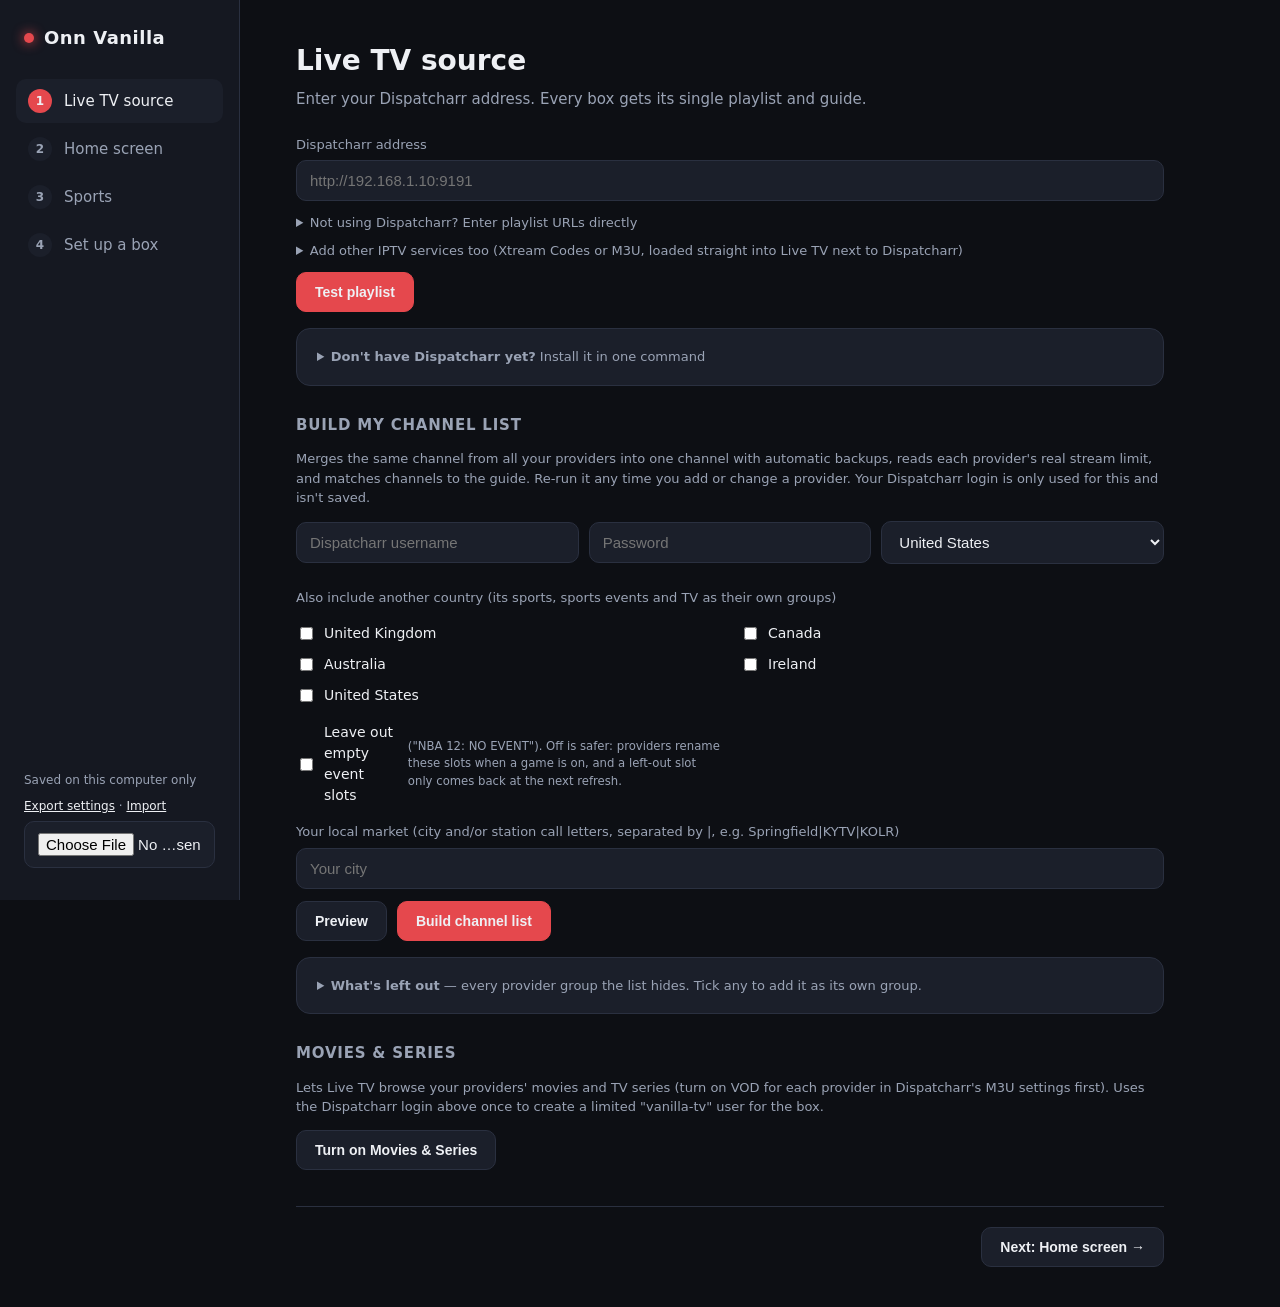
==== setup/web/index.html @ 42e246a4 "Lineup: keep empty event slots by default (providers rename them when a game is on); wizard option t" ====
<!doctype html>
<html lang="en">
<head>
<meta charset="utf-8">
<meta name="viewport" content="width=device-width, initial-scale=1">
<title>Onn Vanilla Setup</title>
<link rel="stylesheet" href="style.css">
</head>
<body>
<aside>
  <div class="brand"><span class="dot"></span>Onn Vanilla</div>
  <nav id="nav">
    <a data-step="server" class="active"><b>1</b>Live TV source</a>
    <a data-step="home"><b>2</b>Home screen</a>
    <a data-step="sports"><b>3</b>Sports</a>
    <a data-step="box"><b>4</b>Set up a box</a>
  </nav>
  <div class="saved" id="saved">Saved on this computer only</div>
  <div class="backup"><a id="export">Export settings</a> · <a id="import">Import</a><input id="import-file" type="file" accept=".json,application/json" hidden></div>
</aside>

<main>
  <!-- 1. Server -->
  <section id="server" class="step active">
    <h1>Live TV source</h1>
    <p class="lead">Enter your Dispatcharr address. Every box gets its single playlist and guide.</p>
    <label>Dispatcharr address
      <input id="server-url" placeholder="http://192.168.1.10:9191" data-key="server">
    </label>
    <details>
      <summary>Not using Dispatcharr? Enter playlist URLs directly</summary>
      <label>M3U playlist URL <input data-key="m3u" placeholder="http://…/playlist.m3u"></label>
      <label>XMLTV guide URL <input data-key="epg" placeholder="http://…/epg.xml"></label>
    </details>
    <details id="sources-box">
      <summary>Add other IPTV services too <span class="muted">(Xtream Codes or M3U, loaded straight into Live TV next to Dispatcharr)</span></summary>
      <div id="sources"></div>
      <button id="source-add">+ Add service</button>
      <p class="muted">Logins are sent only to your boxes and left out of settings exports. People can also add services on the TV in Live TV → Settings.</p>
    </details>
    <div class="row"><button id="test" class="primary">Test playlist</button><span id="test-status" class="muted"></span></div>
    <div id="test-result" class="card hidden"></div>
    <details class="card">
      <summary><b>Don't have Dispatcharr yet?</b> Install it in one command</summary>
      <p class="muted">On any always-on computer with Docker (Linux, Mac, Windows, NAS):</p>
      <pre>docker run -d --name dispatcharr --restart unless-stopped -p 9191:9191 -v dispatcharr:/data ghcr.io/dispatcharr/dispatcharr:latest</pre>
      <p class="muted">Open http://THAT-COMPUTER:9191, create your admin login, then <b>M3U &amp; EPG Manager → Add M3U → Xtream Codes</b> for each provider (URL, username, password). Add each provider's guide under EPG too if it has one. Then come back here.</p>
    </details>

    <h3>Build my channel list</h3>
    <p class="muted">Merges the same channel from all your providers into one channel with automatic backups, reads each provider's real stream limit, and matches channels to the guide. Re-run it any time you add or change a provider. Your Dispatcharr login is only used for this and isn't saved.</p>
    <div class="row">
      <input id="dc-user" placeholder="Dispatcharr username" autocomplete="username">
      <input id="dc-pass" type="password" placeholder="Password" autocomplete="current-password">
      <select id="dc-prefix" data-key="lineupPrefix">
        <option value="US|USA">United States</option><option value="UK|GB">United Kingdom</option>
        <option value="CA|CANADA">Canada</option><option value="AU|AUSTRALIA">Australia</option>
      </select>
    </div>
    <div class="checks" id="dc-cats"></div>
    <label>Also include another country <span class="muted">(its sports, sports events and TV as their own groups)</span></label>
    <div class="checks" id="dc-extra">
      <label><input type="checkbox" value="UK|GB"> United Kingdom</label><label><input type="checkbox" value="CA|CANADA"> Canada</label>
      <label><input type="checkbox" value="AU|AUSTRALIA"> Australia</label><label><input type="checkbox" value="IE|IRELAND"> Ireland</label>
      <label><input type="checkbox" value="US|USA"> United States</label>
    </div>
    <div class="checks"><label><input type="checkbox" id="dc-hide-empty"> Leave out empty event slots <small>("NBA 12: NO EVENT"). Off is safer: providers rename these slots when a game is on, and a left-out slot only comes back at the next refresh.</small></label></div>
    <label>Your local market <span class="muted">(city and/or station call letters, separated by |, e.g. Springfield|KYTV|KOLR)</span>
      <input id="dc-locals" data-key="lineupLocals" placeholder="Your city">
    </label>
    <div class="row"><button id="dc-preview">Preview</button><button id="dc-apply" class="primary">Build channel list</button><span id="dc-status" class="muted"></span></div>
    <div id="dc-result" class="card hidden"></div>
    <details class="card" id="dc-hidden-box">
      <summary><b>What's left out</b> — every provider group the list hides. Tick any to add it as its own group.</summary>
      <div class="row"><button id="dc-hidden">Show what's left out</button><input id="dc-hidden-filter" placeholder="Filter, e.g. sports"><span id="dc-hidden-status" class="muted"></span></div>
      <div id="dc-hidden-list" class="checks"></div>
      <p class="muted small">Ticked groups are added the next time you click <b>Build channel list</b>.</p>
    </details>
    <pre id="dc-log" class="hidden"></pre>
    <h3>Movies &amp; Series</h3>
    <p class="muted">Lets Live TV browse your providers' movies and TV series (turn on VOD for each provider in Dispatcharr's M3U settings first). Uses the Dispatcharr login above once to create a limited "vanilla-tv" user for the box.</p>
    <div class="row"><button id="vod-enable">Turn on Movies &amp; Series</button><span id="vod-status" class="muted"></span></div>
    <div class="nextbar"><button class="next" data-go="home">Next: Home screen →</button></div>
  </section>

  <!-- 2. Home -->
  <section id="home" class="step">
    <h1>Home screen</h1>
    <p class="lead">A plain launcher: clock, weather, your apps. You can add or move apps on the TV later (long-press a tile).</p>
    <h3>Weather location</h3>
    <div class="row">
      <input id="loc-q" placeholder="ZIP code or city">
      <button id="loc-search">Search</button>
      <button id="loc-clear" class="ghost">No weather</button>
    </div>
    <div id="loc-results" class="chips"></div>
    <div id="loc-current" class="muted"></div>
    <div class="row toggles">
      <label class="toggle"><input type="checkbox" data-key="fahrenheit"> °F</label>
      <label class="toggle"><input type="checkbox" data-key="showForecast"> 7-day forecast</label>
      <label class="toggle"><input type="checkbox" data-key="clock24"> 24-hour clock</label>
    </div>
    <h3>Theme</h3>
    <div id="themes" class="themes"></div>
    <div class="grid2">
      <label>Accent color (optional)
        <div class="row"><input type="color" id="accent-pick"><input data-key="accent" id="accent" placeholder="theme default"></div>
      </label>
      <label>Greeting (optional) <input data-key="greeting" placeholder="e.g. The Smiths"></label>
      <label>Screensaver after (minutes, 0 = off) <input type="number" min="0" max="120" data-key="idleMinutes"></label>
      <label>Home screen size
        <select data-key="scale" data-num>
          <option value="0.7">Smallest (70%)</option><option value="0.8">Small (80%)</option><option value="0.9">Compact (90%)</option>
          <option value="1">Normal</option><option value="1.15">Large (115%)</option><option value="1.3">Largest (130%)</option>
        </select>
      </label>
      <label>Calendars <span class="muted">(optional, one per line. In Google Calendar: Settings → your calendar → "Secret address in iCal format")</span>
        <textarea data-key="calendars" rows="2" placeholder="https://calendar.google.com/calendar/ical/…/basic.ics"></textarea>
      </label>
      <label class="check"><input type="checkbox" data-key="newsWorld"> News strip: world headlines (BBC World, NPR)</label>
      <label>Local news feeds <span class="muted">(optional RSS links, one per line, e.g. your local TV station's news RSS)</span>
        <textarea data-key="newsLocal" rows="2" placeholder="https://www.example-station.com/news/rss"></textarea>
      </label>
      <label class="check"><input type="checkbox" data-key="noAlerts"> Hide weather alerts <span class="muted">(US National Weather Service warnings for your location)</span></label>
      <label>App icons
        <select data-key="iconStyle">
          <option value="original">Original colors</option><option value="mono">Monochrome</option><option value="accent">Tinted with accent color</option>
        </select>
      </label>
    </div>
    <h3>Widgets</h3>
    <p class="muted">Fill the empty space on the home screen. Pick a layout to start from, then switch widgets on or off and choose where each one sits. Live TV widgets fill in after Live TV has been opened once.</p>
    <div class="grid">
      <label>Layout
        <select data-key="layout" id="layout">
          <option value="minimal">Minimal — clock, weather and apps only</option><option value="glance">Glance — rows of cards above your apps</option><option value="mirror">Mirror — info panels on the sides, like Magic Mirror</option>
        </select>
      </label>
        <label>Scores — your teams' live and upcoming games<select data-key="wScores"><option value="">Off</option><option value="left">Left</option><option value="center">Middle</option><option value="right">Right</option></select></label>
        <label>On now — what's playing on your favorite and recent channels<select data-key="wOnnow"><option value="">Off</option><option value="left">Left</option><option value="center">Middle</option><option value="right">Right</option></select></label>
        <label>Continue watching — movies and episodes you started<select data-key="wResume"><option value="">Off</option><option value="left">Left</option><option value="center">Middle</option><option value="right">Right</option></select></label>
        <label>New on Movies &amp; Series — newest titles from your providers<select data-key="wNewvod"><option value="">Off</option><option value="left">Left</option><option value="center">Middle</option><option value="right">Right</option></select></label>
        <label>This week — calendar events and countdowns<select data-key="wCalendar"><option value="">Off</option><option value="left">Left</option><option value="center">Middle</option><option value="right">Right</option></select></label>
        <label>Headlines — news cards with photos<select data-key="wNews"><option value="">Off</option><option value="left">Left</option><option value="center">Middle</option><option value="right">Right</option></select></label>
        <label>Weather — next 12 hours and live radar<select data-key="wWeather"><option value="">Off</option><option value="left">Left</option><option value="center">Middle</option><option value="right">Right</option></select></label>
      <label>Home Assistant — sensors, lights, locks and switches<select data-key="wHa"><option value="">Off</option><option value="left">Left</option><option value="center">Middle</option><option value="right">Right</option></select></label>
      <label>Cameras — Home Assistant snapshots and your Cameras channel group<select data-key="wCameras"><option value="">Off</option><option value="left">Left</option><option value="center">Middle</option><option value="right">Right</option></select></label>
      <label>Countdowns <span class="muted">(optional, one per line: Name|MM-DD for yearly, Name|YYYY-MM-DD for once. US holidays are built in.)</span>
        <textarea data-key="countdowns" rows="2" placeholder="Mom's birthday|03-14&#10;Beach trip|2027-06-20"></textarea>
      </label>
      <label>Home Assistant address <span class="muted">(optional, reachable from the TV box)</span>
        <input data-key="haUrl" placeholder="http://homeassistant.local:8123">
      </label>
      <label>Home Assistant access token <span class="muted">(Profile → Security → Long-lived access tokens. Stays on this computer and the box; never exported.)</span>
        <input data-key="haToken" type="password" autocomplete="off">
      </label>
      <label>Home Assistant entities <span class="muted">(one per line, in order. Lights, switches, locks, covers, scripts and scenes can be toggled with OK; camera.* entities show in Cameras)</span>
        <textarea data-key="haEntities" rows="3" placeholder="sensor.outside_temperature&#10;light.living_room&#10;lock.front_door&#10;camera.driveway"></textarea>
      </label>
      <label>Photo frame <span class="muted">(optional, one per line: an Immich share link, a Google Photos shared-album link, a wallpaper manifest .json or image URLs. Shown full screen with the clock when the TV sits idle.)</span>
        <textarea data-key="photos" rows="2" placeholder="https://photos.app.goo.gl/…&#10;https://immich.example.com/share/…"></textarea>
      </label>
    </div>
    <div class="nextbar"><button class="next" data-go="sports">Next: Sports →</button></div>
  </section>

  <!-- 3. Sports -->
  <section id="sports" class="step">
    <h1>Sports</h1>
    <p class="lead">Live TV puts these leagues' games up front and jumps straight to the channel carrying them. Your teams get the big card.</p>
    <h3>Leagues</h3>
    <div id="leagues" class="chips"></div>
    <h3>Favorite teams</h3>
    <div id="team-picked" class="chips"></div>
    <div class="row"><select id="team-league"></select><input id="team-filter" placeholder="Filter teams"></div>
    <div id="teams" class="teams"></div>
    <h3>Who's watching</h3>
    <p class="muted">Profiles for Live TV. Each one puts its channel groups first and adds "on now" rows for its keywords, e.g. Dad: Westerns, Gunsmoke, Bonanza. Groups are your Dispatcharr group names.</p>
    <div id="profiles" class="profiles"></div>
    <div class="row"><button id="profile-add" class="ghost">+ Add profile</button><button id="profile-reset" class="ghost">Reset to defaults</button></div>
    <label class="toggle"><input type="checkbox" data-key="askProfile"> Ask "Who's watching?" each time Live TV opens</label>
    <p class="muted">Kids hides adult channels everywhere. A PIN locks switching to that profile, so put PINs on the grown-up profiles to keep kids in theirs.</p>
    <div class="nextbar"><button class="next" data-go="box">Next: Set up a box →</button></div>
  </section>

  <!-- 4. Box -->
  <section id="box" class="step">
    <h1>Set up a box</h1>
    <div class="tabs" id="adb-mode">
      <button class="tab active" data-mode="wifi">Google TV / Android 11+ (wireless debugging)</button>
      <button class="tab" data-mode="usb">Older Android TV (USB debugging)</button>
    </div>
    <div data-pane="wifi">
      <ol class="howto">
        <li>On the TV: <b>Settings → System → About</b>, click <b>Android TV OS build</b> 7 times until it says you're a developer.</li>
        <li>Go back to <b>System → Developer options</b> and turn on <b>Wireless debugging</b>. Open it.</li>
        <li>Choose <b>Pair device with pairing code</b>. Type the code and the IP:port from that popup here, then click Pair.</li>
      </ol>
      <div class="row">
        <input id="pair-addr" placeholder="Pairing IP:port, e.g. 192.168.1.42:43305">
        <input id="pair-code" placeholder="6-digit code" maxlength="6" style="max-width:140px">
        <button id="pair">Pair</button>
        <span id="pair-status" class="muted"></span>
      </div>
      <ol class="howto" start="4">
        <li>Close the popup. Enter the <b>IP address &amp; Port</b> shown on the Wireless debugging screen (a different port) and click Connect.</li>
      </ol>
    </div>
    <div data-pane="usb" class="hidden">
      <ol class="howto">
        <li>On the TV: <b>Settings → Device Preferences → About</b>, click <b>Build</b> 7 times.</li>
        <li>Back to <b>Device Preferences → Developer options</b>, turn on <b>USB debugging</b>.</li>
        <li>Find the IP: <b>Settings → Network &amp; Internet →</b> your Wi-Fi. Enter just the IP below.</li>
      </ol>
    </div>
    <div class="row">
      <input id="box-ip" placeholder="Box IP:port, e.g. 192.168.1.42:37979">
      <button id="inspect" class="primary">Connect</button>
      <span id="adb-status" class="muted"></span>
    </div>
    <div id="recent" class="chips"></div>
    <div id="box-info" class="hidden">
      <div class="card" id="box-card"></div>
      <h3>Remove these apps <span class="muted">(per-user uninstall, undo with Restore)</span></h3>
      <div class="row small"><a href="#" id="sel-all">Select all</a> · <a href="#" id="sel-none">None</a></div>
      <div id="removable" class="checks"></div>
      <label class="toggle warn"><input type="checkbox" id="rm-store"> Also remove Play Store (you won't be able to install apps from the TV)</label>
      <label class="toggle"><input type="checkbox" id="reboot" checked> Reboot when done</label>
      <div class="row actions">
        <button id="dry" >Dry run</button>
        <button id="go" class="primary">Set up this box</button>
        <button id="push" class="ghost">Only send settings</button>
        <button id="restore" class="ghost danger">Restore removed apps</button>
      </div>
    </div>
    <pre id="log" class="hidden"></pre>
  </section>
</main>
<script src="app.js"></script>
</body>
</html>
---- setup/web/style.css ----
:root{--bg:#0d0f14;--panel:#151821;--card:#1b1f2a;--line:#2a3040;--text:#eef0f4;--sub:#9aa3b5;--accent:#e5484d;--ok:#3dd68c}
*{box-sizing:border-box}
body{margin:0;display:flex;min-height:100vh;background:var(--bg);color:var(--text);font:15px/1.5 system-ui,-apple-system,"Segoe UI",Roboto,sans-serif}
aside{width:240px;background:var(--panel);border-right:1px solid var(--line);padding:24px 16px;display:flex;flex-direction:column;position:sticky;top:0;height:100vh}
.brand{font-weight:800;font-size:18px;letter-spacing:.5px;margin:0 8px 28px;display:flex;align-items:center;gap:10px}
.dot{width:10px;height:10px;border-radius:50%;background:var(--accent);box-shadow:0 0 12px var(--accent)}
nav a{display:flex;align-items:center;gap:12px;padding:10px 12px;border-radius:10px;color:var(--sub);cursor:pointer;margin-bottom:4px}
nav a b{width:24px;height:24px;border-radius:50%;display:grid;place-items:center;background:var(--card);font-size:12px}
nav a.active{background:var(--card);color:var(--text)}nav a.active b{background:var(--accent)}
.backup{color:var(--sub);font-size:12px;padding:0 8px 8px}.backup a{color:var(--text);cursor:pointer;text-decoration:underline}
.saved{margin-top:auto;color:var(--sub);font-size:12px;padding:8px}
main{flex:1;padding:40px 56px;max-width:980px}
.step{display:none}.step.active{display:block}
h1{margin:0 0 6px;font-size:28px}h3{margin:28px 0 10px;font-size:15px;color:var(--sub);text-transform:uppercase;letter-spacing:.8px}
.lead{color:var(--sub);margin:0 0 24px}
label{display:block;margin:12px 0;color:var(--sub);font-size:13px}
input:not([type=checkbox]):not([type=color]),select{display:block;width:100%;margin-top:6px;padding:11px 13px;background:var(--card);border:1px solid var(--line);border-radius:10px;color:var(--text);font-size:15px}
.row input:not([type=checkbox]):not([type=color]),.row select{margin-top:0;width:auto;flex:1}
input:focus,select:focus{outline:2px solid var(--accent);border-color:transparent}
input[type=color]{width:46px;height:44px;border:none;background:none;padding:0}
button{padding:11px 18px;border-radius:10px;border:1px solid var(--line);background:var(--card);color:var(--text);font-weight:600;cursor:pointer;font-size:14px;white-space:nowrap}
button:hover{border-color:var(--sub)}button.primary{background:var(--accent);border-color:var(--accent)}
button.ghost{background:transparent}button.danger{color:#ff8a8a}button:disabled{opacity:.5;cursor:wait}
.row{display:flex;gap:10px;align-items:center;margin:12px 0;flex-wrap:wrap}.row.small{font-size:13px;margin:4px 0}
a{color:var(--sub)}
.muted{color:var(--sub);font-size:13px}
.card{background:var(--card);border:1px solid var(--line);border-radius:14px;padding:18px 20px;margin:16px 0}
.card.ok{border-color:var(--ok)}.card.err{border-color:#ff6b6b}
.hidden{display:none!important}
details{margin:8px 0;color:var(--sub)}summary{cursor:pointer;font-size:13px}
.nextbar{margin-top:36px;padding-top:20px;border-top:1px solid var(--line);display:flex;justify-content:flex-end}
.chips{display:flex;flex-wrap:wrap;gap:8px;margin:10px 0}
.chip{padding:7px 14px;border-radius:99px;background:var(--card);border:1px solid var(--line);cursor:pointer;font-size:13px;display:flex;align-items:center;gap:8px}
.chip.on{background:var(--accent);border-color:var(--accent)}.chip img{width:20px;height:20px}
.toggles{gap:22px}.toggle{display:flex;gap:8px;align-items:center;color:var(--text);font-size:14px;margin:8px 0;cursor:pointer}
.toggle.warn{color:#ffb4a0}
.themes{display:grid;grid-template-columns:repeat(3,1fr);gap:14px}
.theme{border-radius:14px;padding:14px;height:120px;cursor:pointer;border:2px solid transparent;position:relative;display:flex;flex-direction:column;justify-content:space-between}
.theme.on{border-color:var(--accent);box-shadow:0 0 0 3px rgba(229,72,77,.25)}
.theme .clock{font-size:28px;font-weight:300}.theme .name{font-size:12px;opacity:.8;text-transform:capitalize}
.theme .tiles{display:flex;gap:6px}.theme .tiles i{width:34px;height:20px;border-radius:5px}
.grid2{display:grid;grid-template-columns:1fr 1fr;gap:0 20px}
.teams{display:grid;grid-template-columns:repeat(auto-fill,minmax(150px,1fr));gap:8px;max-height:420px;overflow:auto;padding:2px}
.team{display:flex;align-items:center;gap:10px;padding:8px 10px;border-radius:10px;background:var(--card);border:1px solid var(--line);cursor:pointer;font-size:13px}
.team img{width:28px;height:28px;object-fit:contain}.team.on{border-color:var(--accent);background:#2a1a1d}
.howto{color:var(--sub);padding-left:20px}.howto b{color:var(--text)}
.checks{display:grid;grid-template-columns:1fr 1fr;gap:2px 20px;margin:8px 0}
.checks label{display:flex;gap:8px;align-items:center;color:var(--text);margin:4px 0;font-size:14px}
.checks small{color:var(--sub)}
.actions{margin-top:22px}
pre{background:#07080b;border:1px solid var(--line);border-radius:12px;padding:16px;max-height:420px;overflow:auto;font:12.5px/1.55 ui-monospace,Menlo,Consolas,monospace;white-space:pre-wrap}
.kv{display:grid;grid-template-columns:140px 1fr;gap:4px 12px;font-size:14px}.kv span:nth-child(odd){color:var(--sub)}
@media(max-width:800px){body{flex-direction:column}aside{width:auto;height:auto;position:static}main{padding:24px}.themes,.grid2,.checks{grid-template-columns:1fr}}
.tabs { display: flex; gap: 8px; margin: 8px 0 12px; flex-wrap: wrap; }
.tab { background: transparent; border: 1px solid var(--line, #333); color: inherit; border-radius: 999px; padding: 8px 14px; cursor: pointer; }
.tab.active { background: var(--accent, #3e8bff); border-color: transparent; color: #fff; }
.profiles{display:flex;flex-direction:column;gap:10px;margin-bottom:12px}
.profile{display:grid;grid-template-columns:150px 44px 82px 70px 72px 1fr 1fr 36px;gap:8px;align-items:center}
.profile input[type=text]{width:100%}.profile input[type=color]{width:40px;height:34px;padding:2px;border-radius:8px;background:none;border:1px solid #333}.profile .toggle{white-space:nowrap}
@media(max-width:800px){.profile{grid-template-columns:1fr}}
label.check{display:flex;gap:8px;align-items:center;flex-direction:row}
textarea{width:100%;box-sizing:border-box;background:var(--card,#1b1e26);color:var(--text);border:1px solid #333a48;border-radius:8px;padding:8px;font:inherit;font-size:13px}
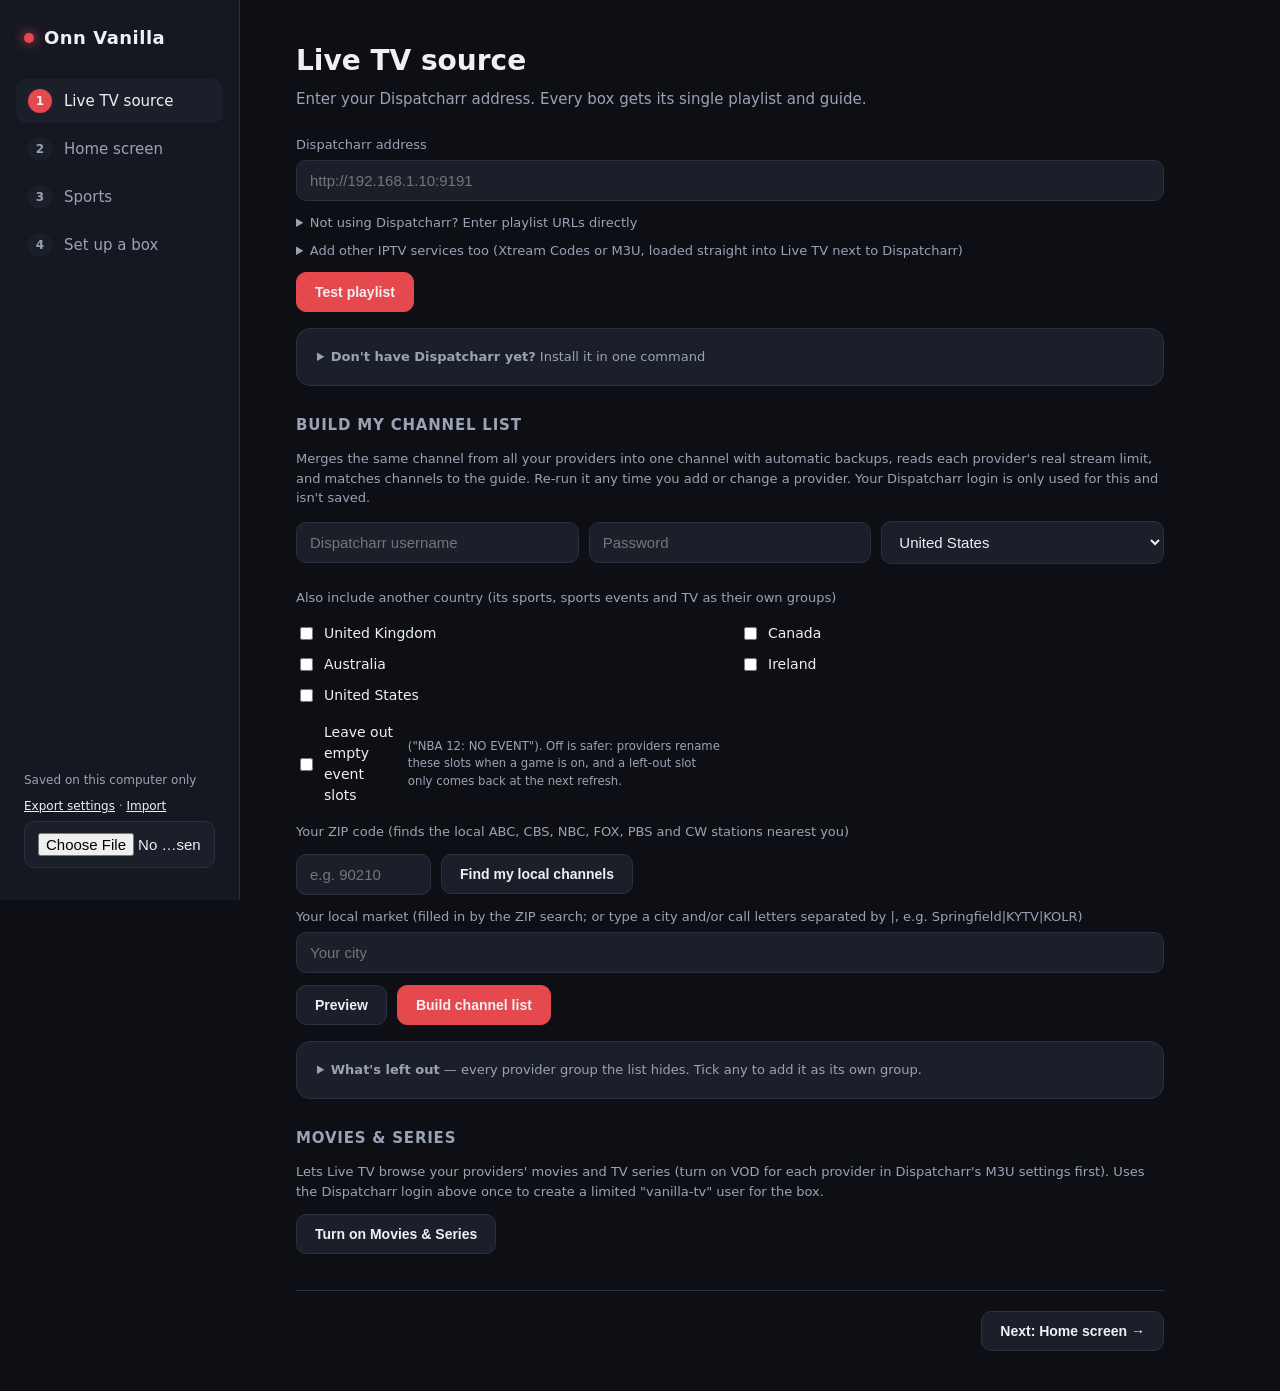
==== commit 55d8cea1: "Wizard: find local channels from a ZIP code (reads the providers' own local stream names, geocodes t" ====
--- a/setup/web/index.html
+++ b/setup/web/index.html
@@ -65,7 +65,10 @@
       <label><input type="checkbox" value="US|USA"> United States</label>
     </div>
     <div class="checks"><label><input type="checkbox" id="dc-hide-empty"> Leave out empty event slots <small>("NBA 12: NO EVENT"). Off is safer: providers rename these slots when a game is on, and a left-out slot only comes back at the next refresh.</small></label></div>
-    <label>Your local market <span class="muted">(city and/or station call letters, separated by |, e.g. Springfield|KYTV|KOLR)</span>
+    <label>Your ZIP code <span class="muted">(finds the local ABC, CBS, NBC, FOX, PBS and CW stations nearest you)</span></label>
+    <div class="row"><input id="dc-zip" data-key="lineupZip" placeholder="e.g. 90210" maxlength="5" style="max-width:9em"><button id="dc-find-locals">Find my local channels</button><span id="dc-locals-status" class="muted"></span></div>
+    <div id="dc-locals-list" class="muted"></div>
+    <label>Your local market <span class="muted">(filled in by the ZIP search; or type a city and/or call letters separated by |, e.g. Springfield|KYTV|KOLR)</span>
       <input id="dc-locals" data-key="lineupLocals" placeholder="Your city">
     </label>
     <div class="row"><button id="dc-preview">Preview</button><button id="dc-apply" class="primary">Build channel list</button><span id="dc-status" class="muted"></span></div>
@@ -145,6 +148,11 @@
         <label>Weather — next 12 hours and live radar<select data-key="wWeather"><option value="">Off</option><option value="left">Left</option><option value="center">Middle</option><option value="right">Right</option></select></label>
       <label>Home Assistant — sensors, lights, locks and switches<select data-key="wHa"><option value="">Off</option><option value="left">Left</option><option value="center">Middle</option><option value="right">Right</option></select></label>
       <label>Cameras — Home Assistant snapshots and your Cameras channel group<select data-key="wCameras"><option value="">Off</option><option value="left">Left</option><option value="center">Middle</option><option value="right">Right</option></select></label>
+      <label>Radio — free stations (Radio Browser) that keep playing while you browse<select data-key="wRadio"><option value="">Off</option><option value="left">Left</option><option value="center">Middle</option><option value="right">Right</option></select></label>
+      <label>Rooms — what every Vanilla box in the house is watching; send a channel to another TV<select data-key="wRooms"><option value="">Off</option><option value="left">Left</option><option value="center">Middle</option><option value="right">Right</option></select></label>
+      <label>Your radio stations <span class="muted">(optional, one per line: Name|stream URL. They show first in the Radio widget.)</span>
+        <textarea data-key="radioStations" rows="2" placeholder="My station|https://example.com/stream.mp3"></textarea>
+      </label>
       <label>Countdowns <span class="muted">(optional, one per line: Name|MM-DD for yearly, Name|YYYY-MM-DD for once. US holidays are built in.)</span>
         <textarea data-key="countdowns" rows="2" placeholder="Mom's birthday|03-14&#10;Beach trip|2027-06-20"></textarea>
       </label>
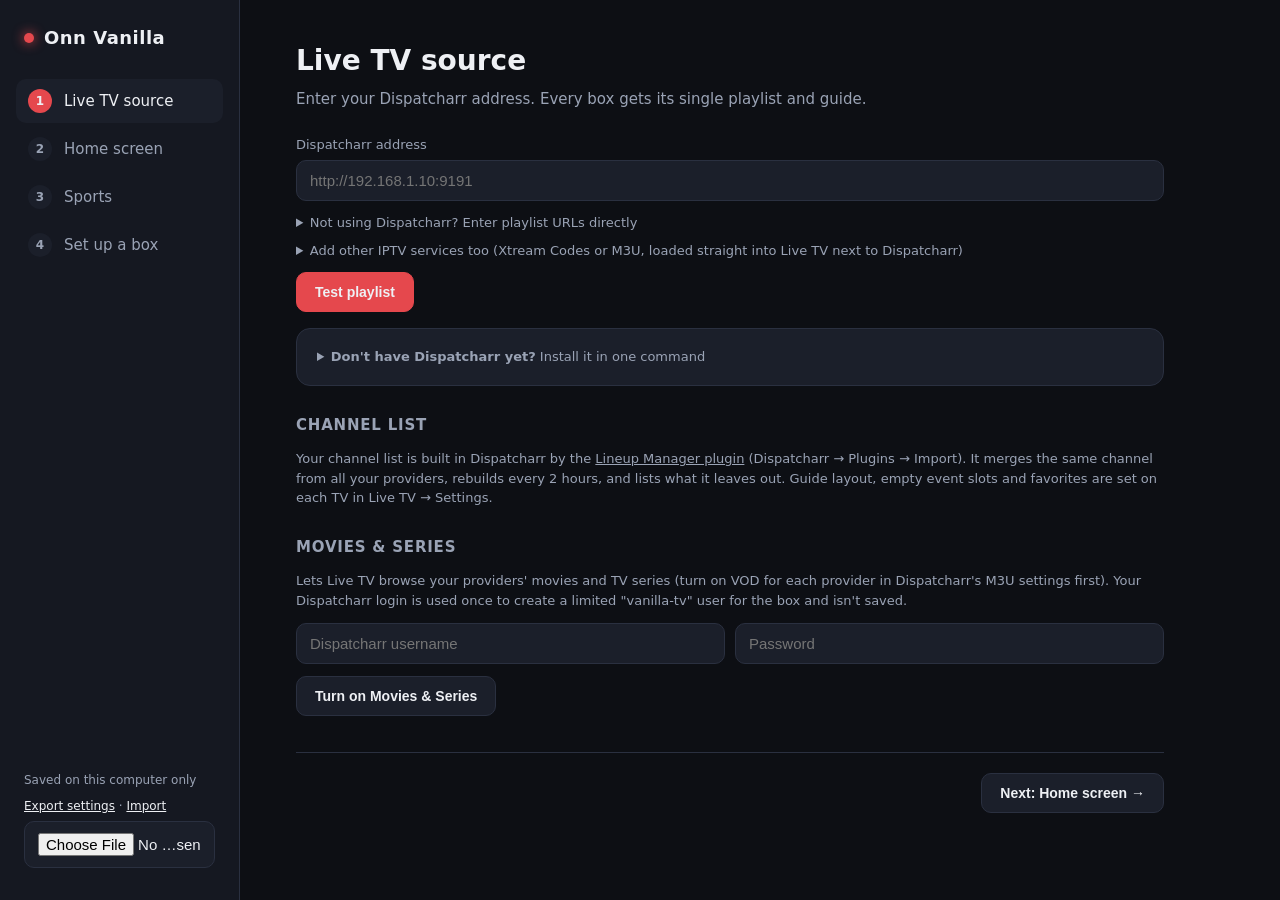
==== commit dc6594cc: "Wizard: drop channel-list building (the Lineup Manager plugin owns the lineup); keep the Dispatcharr" ====
--- a/setup/web/index.html
+++ b/setup/web/index.html
@@ -47,41 +47,14 @@
       <p class="muted">Open http://THAT-COMPUTER:9191, create your admin login, then <b>M3U &amp; EPG Manager → Add M3U → Xtream Codes</b> for each provider (URL, username, password). Add each provider's guide under EPG too if it has one. Then come back here.</p>
     </details>
 
-    <h3>Build my channel list</h3>
-    <p class="muted">Merges the same channel from all your providers into one channel with automatic backups, reads each provider's real stream limit, and matches channels to the guide. Re-run it any time you add or change a provider. Your Dispatcharr login is only used for this and isn't saved.</p>
+    <h3>Channel list</h3>
+    <p class="muted">Your channel list is built in Dispatcharr by the <a href="https://github.com/neilyboy/dispatcharr-lineup-manager" target="_blank" rel="noopener">Lineup Manager plugin</a> (Dispatcharr → Plugins → Import). It merges the same channel from all your providers, rebuilds every 2 hours, and lists what it leaves out. Guide layout, empty event slots and favorites are set on each TV in Live TV → Settings.</p>
+    <h3>Movies &amp; Series</h3>
+    <p class="muted">Lets Live TV browse your providers' movies and TV series (turn on VOD for each provider in Dispatcharr's M3U settings first). Your Dispatcharr login is used once to create a limited "vanilla-tv" user for the box and isn't saved.</p>
     <div class="row">
       <input id="dc-user" placeholder="Dispatcharr username" autocomplete="username">
       <input id="dc-pass" type="password" placeholder="Password" autocomplete="current-password">
-      <select id="dc-prefix" data-key="lineupPrefix">
-        <option value="US|USA">United States</option><option value="UK|GB">United Kingdom</option>
-        <option value="CA|CANADA">Canada</option><option value="AU|AUSTRALIA">Australia</option>
-      </select>
-    </div>
-    <div class="checks" id="dc-cats"></div>
-    <label>Also include another country <span class="muted">(its sports, sports events and TV as their own groups)</span></label>
-    <div class="checks" id="dc-extra">
-      <label><input type="checkbox" value="UK|GB"> United Kingdom</label><label><input type="checkbox" value="CA|CANADA"> Canada</label>
-      <label><input type="checkbox" value="AU|AUSTRALIA"> Australia</label><label><input type="checkbox" value="IE|IRELAND"> Ireland</label>
-      <label><input type="checkbox" value="US|USA"> United States</label>
-    </div>
-    <div class="checks"><label><input type="checkbox" id="dc-hide-empty"> Leave out empty event slots <small>("NBA 12: NO EVENT"). Off is safer: providers rename these slots when a game is on, and a left-out slot only comes back at the next refresh.</small></label></div>
-    <label>Your ZIP code <span class="muted">(finds the local ABC, CBS, NBC, FOX, PBS and CW stations nearest you)</span></label>
-    <div class="row"><input id="dc-zip" data-key="lineupZip" placeholder="e.g. 90210" maxlength="5" style="max-width:9em"><button id="dc-find-locals">Find my local channels</button><span id="dc-locals-status" class="muted"></span></div>
-    <div id="dc-locals-list" class="muted"></div>
-    <label>Your local market <span class="muted">(filled in by the ZIP search; or type a city and/or call letters separated by |, e.g. Springfield|KYTV|KOLR)</span>
-      <input id="dc-locals" data-key="lineupLocals" placeholder="Your city">
-    </label>
-    <div class="row"><button id="dc-preview">Preview</button><button id="dc-apply" class="primary">Build channel list</button><span id="dc-status" class="muted"></span></div>
-    <div id="dc-result" class="card hidden"></div>
-    <details class="card" id="dc-hidden-box">
-      <summary><b>What's left out</b> — every provider group the list hides. Tick any to add it as its own group.</summary>
-      <div class="row"><button id="dc-hidden">Show what's left out</button><input id="dc-hidden-filter" placeholder="Filter, e.g. sports"><span id="dc-hidden-status" class="muted"></span></div>
-      <div id="dc-hidden-list" class="checks"></div>
-      <p class="muted small">Ticked groups are added the next time you click <b>Build channel list</b>.</p>
-    </details>
-    <pre id="dc-log" class="hidden"></pre>
-    <h3>Movies &amp; Series</h3>
-    <p class="muted">Lets Live TV browse your providers' movies and TV series (turn on VOD for each provider in Dispatcharr's M3U settings first). Uses the Dispatcharr login above once to create a limited "vanilla-tv" user for the box.</p>
+    </div>
     <div class="row"><button id="vod-enable">Turn on Movies &amp; Series</button><span id="vod-status" class="muted"></span></div>
     <div class="nextbar"><button class="next" data-go="home">Next: Home screen →</button></div>
   </section>
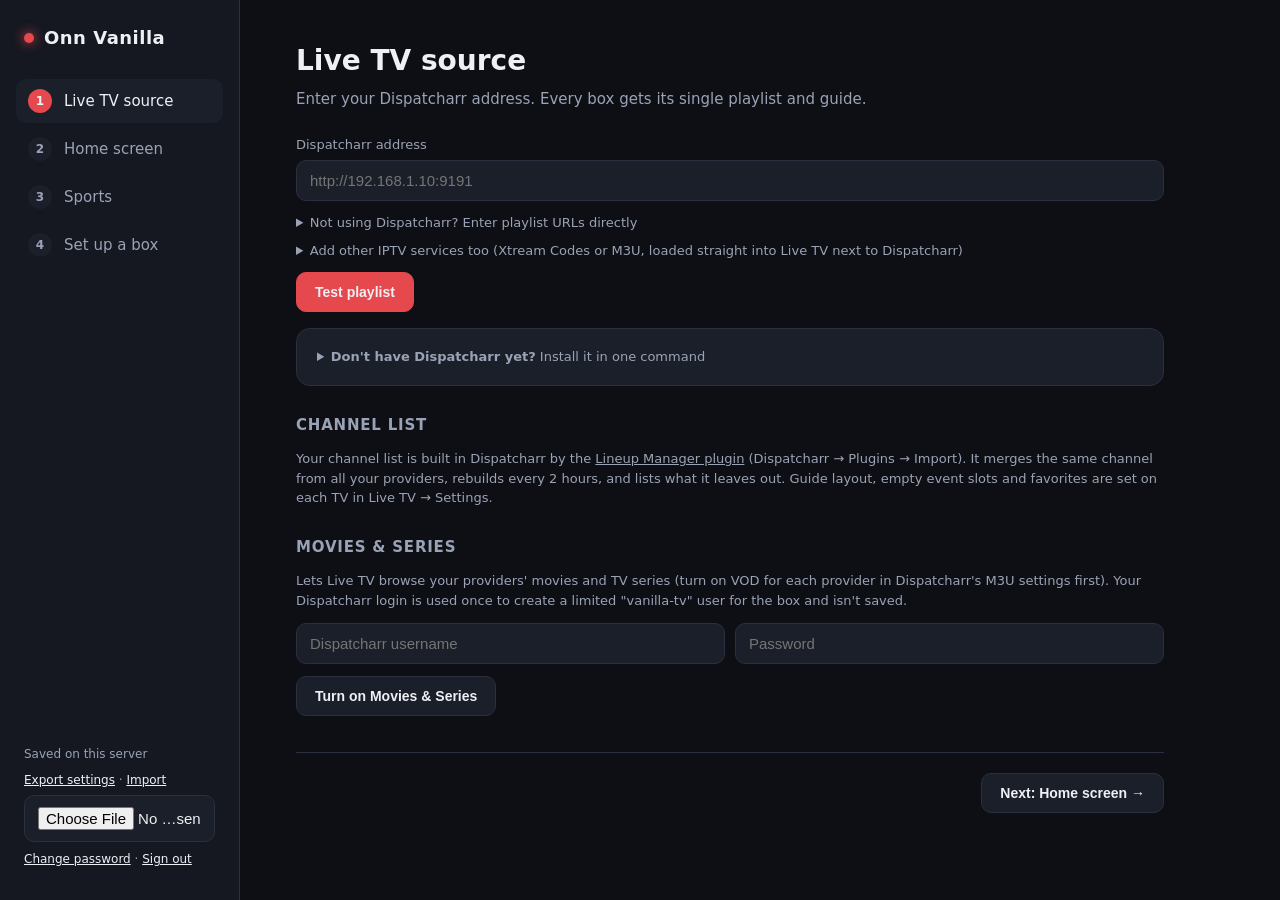
==== commit 1a3fce98: "Wizard: password login (set on first visit from the home network) instead of per-run tokens; Docker " ====
--- a/setup/web/index.html
+++ b/setup/web/index.html
@@ -15,8 +15,9 @@
     <a data-step="sports"><b>3</b>Sports</a>
     <a data-step="box"><b>4</b>Set up a box</a>
   </nav>
-  <div class="saved" id="saved">Saved on this computer only</div>
+  <div class="saved" id="saved">Saved on this server</div>
   <div class="backup"><a id="export">Export settings</a> · <a id="import">Import</a><input id="import-file" type="file" accept=".json,application/json" hidden></div>
+  <div class="backup"><a id="chpw">Change password</a> · <a id="signout">Sign out</a></div>
 </aside>
 
 <main>
@@ -63,9 +64,10 @@
   <section id="home" class="step">
     <h1>Home screen</h1>
     <p class="lead">A plain launcher: clock, weather, your apps. You can add or move apps on the TV later (long-press a tile).</p>
-    <h3>Weather location</h3>
+    <h3>Your ZIP code</h3>
+    <p class="muted">Sets the weather, radar map, weather alerts and local news headlines for your area.</p>
     <div class="row">
-      <input id="loc-q" placeholder="ZIP code or city">
+      <input id="loc-q" placeholder="ZIP code (or a city name)">
       <button id="loc-search">Search</button>
       <button id="loc-clear" class="ghost">No weather</button>
     </div>
@@ -94,7 +96,7 @@
         <textarea data-key="calendars" rows="2" placeholder="https://calendar.google.com/calendar/ical/…/basic.ics"></textarea>
       </label>
       <label class="check"><input type="checkbox" data-key="newsWorld"> News strip: world headlines (BBC World, NPR)</label>
-      <label>Local news feeds <span class="muted">(optional RSS links, one per line, e.g. your local TV station's news RSS)</span>
+      <label>Local news feeds <span class="muted">(filled in from your ZIP code; add any other RSS links, one per line)</span>
         <textarea data-key="newsLocal" rows="2" placeholder="https://www.example-station.com/news/rss"></textarea>
       </label>
       <label class="check"><input type="checkbox" data-key="noAlerts"> Hide weather alerts <span class="muted">(US National Weather Service warnings for your location)</span></label>
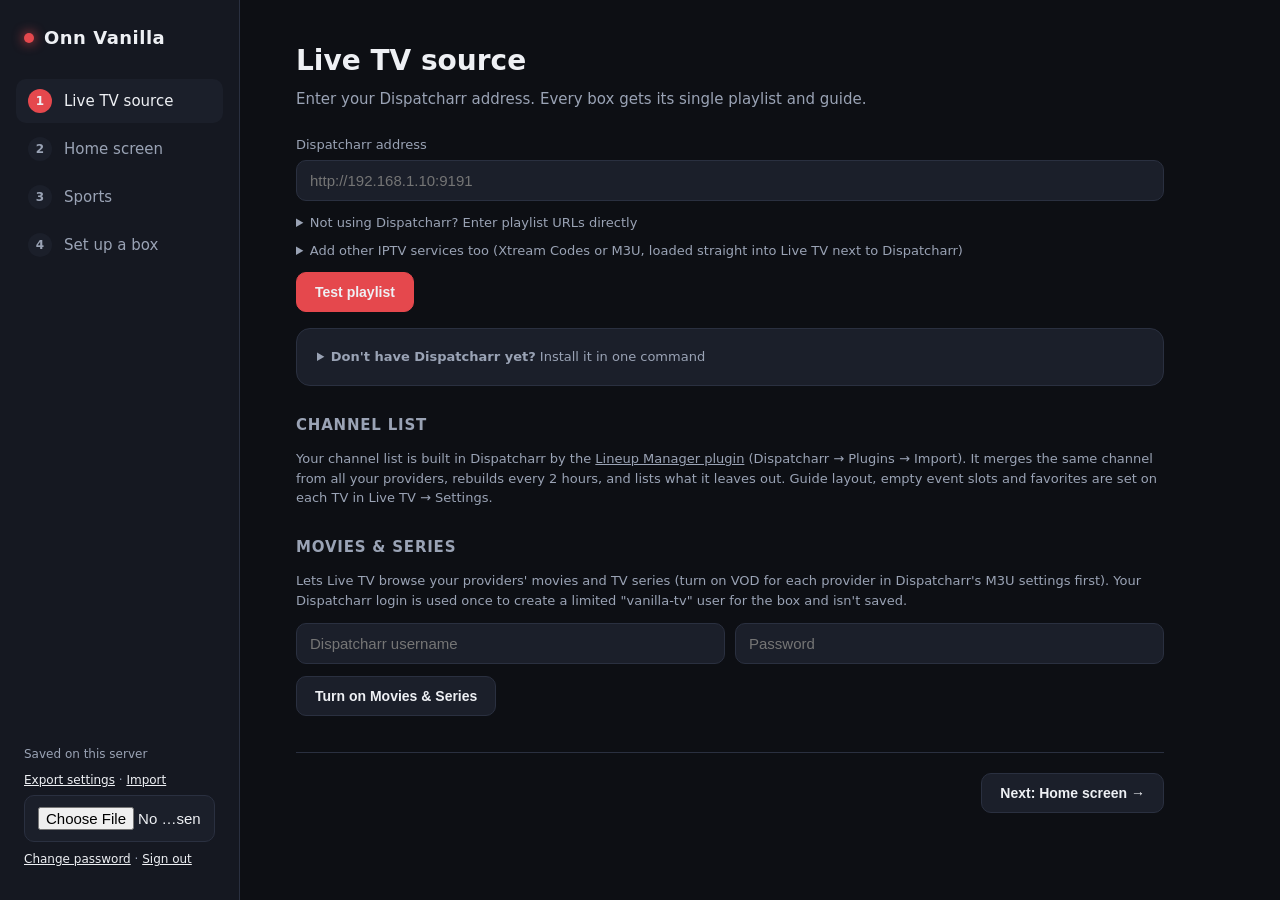
==== commit 5766e4e7: "Keep each TV's Home on updates; wizard: your boxes, update all, saved Home template; TV: check for u" ====
--- a/setup/web/index.html
+++ b/setup/web/index.html
@@ -169,6 +169,17 @@
   <!-- 4. Box -->
   <section id="box" class="step">
     <h1>Set up a box</h1>
+    <div class="card" id="fleet">
+      <h3>Your boxes</h3>
+      <p class="muted">Every box you've connected from here. Updating installs the newest apps on each one and, if ticked, your current settings. Each TV keeps its own theme, layout and dock.</p>
+      <div id="fleet-list" class="muted">No boxes yet. Connect one below.</div>
+      <label class="toggle"><input type="checkbox" id="fleet-settings" checked> Also send my current settings</label>
+      <div class="row actions">
+        <button id="fleet-update" class="primary">Update all boxes</button>
+        <button id="fleet-refresh">Check versions</button>
+      </div>
+      <p id="tpl-status" class="muted"></p>
+    </div>
     <div class="tabs" id="adb-mode">
       <button class="tab active" data-mode="wifi">Google TV / Android 11+ (wireless debugging)</button>
       <button class="tab" data-mode="usb">Older Android TV (USB debugging)</button>
@@ -209,6 +220,7 @@
       <div id="removable" class="checks"></div>
       <label class="toggle warn"><input type="checkbox" id="rm-store"> Also remove Play Store (you won't be able to install apps from the TV)</label>
       <label class="toggle"><input type="checkbox" id="reboot" checked> Reboot when done</label>
+      <label class="toggle"><input type="checkbox" id="reset-home"> Reset this TV's Home (theme, layout, dock) <span class="muted">to your saved Home, or the wizard's defaults. Off keeps what's set on the TV.</span></label>
       <div class="row actions">
         <button id="dry" >Dry run</button>
         <button id="go" class="primary">Set up this box</button>
--- a/setup/web/style.css
+++ b/setup/web/style.css
@@ -60,3 +60,8 @@
 @media(max-width:800px){.profile{grid-template-columns:1fr}}
 label.check{display:flex;gap:8px;align-items:center;flex-direction:row}
 textarea{width:100%;box-sizing:border-box;background:var(--card,#1b1e26);color:var(--text);border:1px solid #333a48;border-radius:8px;padding:8px;font:inherit;font-size:13px}
+table.fleet{width:100%;border-collapse:collapse;margin:8px 0;font-size:14px;color:var(--text,#fff)}
+table.fleet th{text-align:left;font-weight:600;color:var(--sub);padding:6px 8px}
+table.fleet td{padding:8px;border-top:1px solid rgba(255,255,255,.08);vertical-align:top}
+table.fleet .warn{color:#ffb4a0}
+.small{font-size:13px}
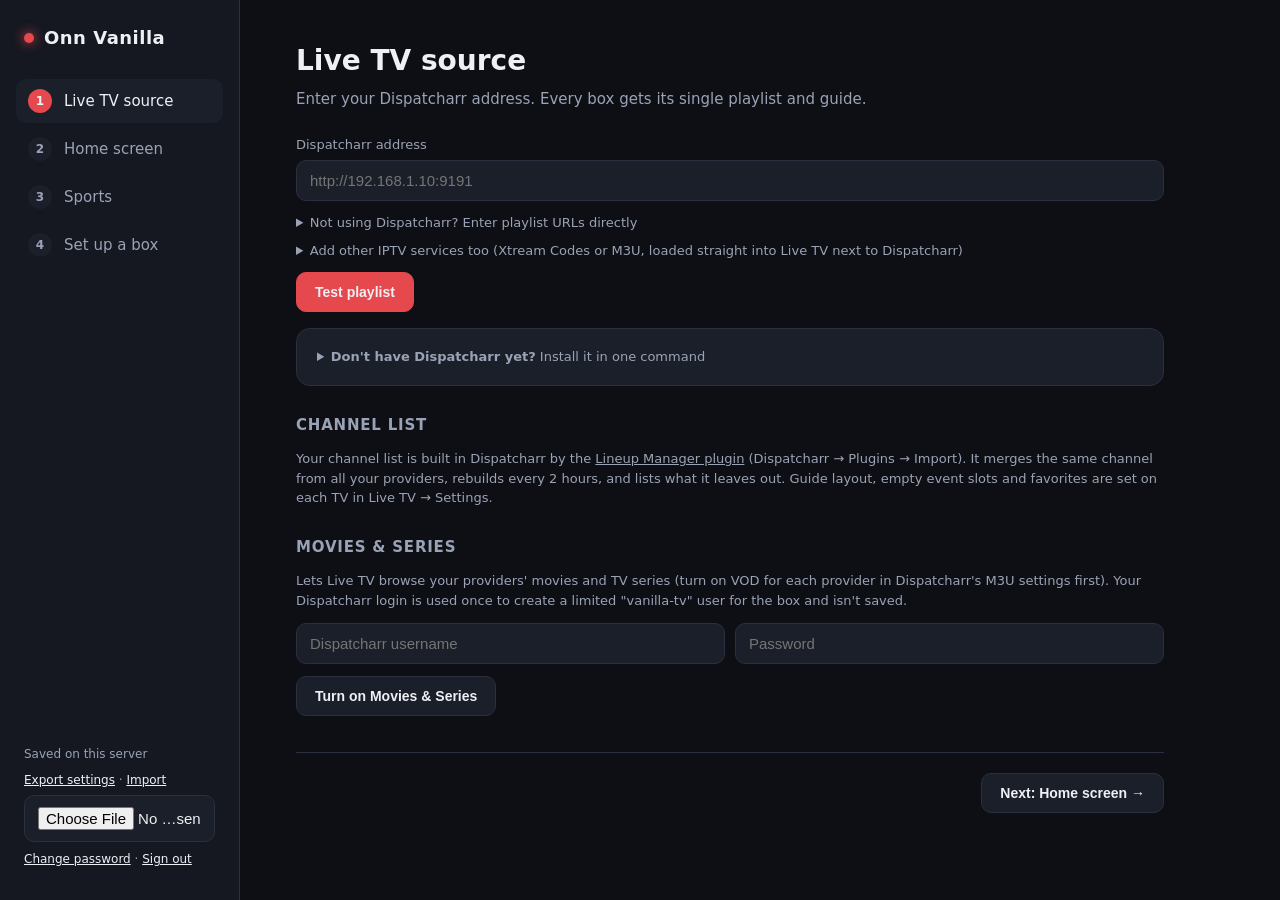
==== commit 96ff2b52: "Saved and copied Homes can include Live TV's favorites and look (option on the TV and in the wizard)" ====
--- a/setup/web/index.html
+++ b/setup/web/index.html
@@ -178,6 +178,7 @@
         <button id="fleet-update" class="primary">Update all boxes</button>
         <button id="fleet-refresh">Check versions</button>
       </div>
+      <label class="toggle"><input type="checkbox" id="tpl-live" checked> Saving a Home also saves that TV's Live TV favorites and look</label>
       <p id="tpl-status" class="muted"></p>
     </div>
     <div class="tabs" id="adb-mode">
